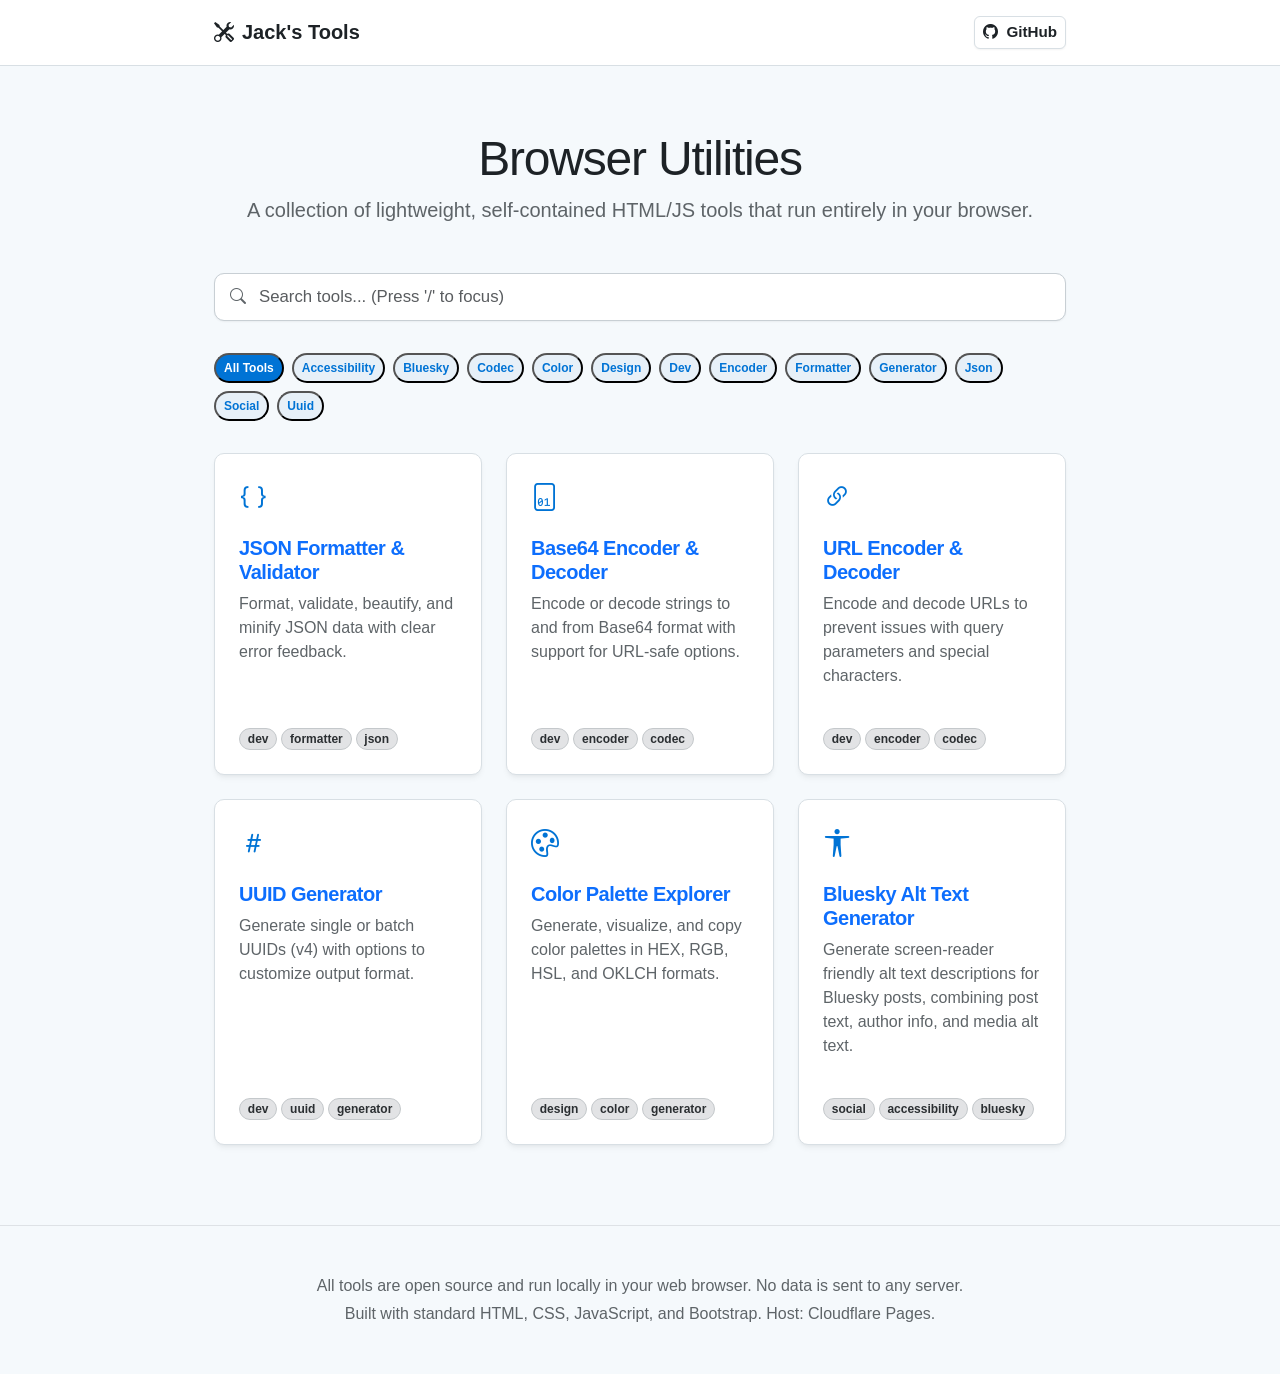
==== index.html @ b04e200a "Add Bluesky Alt Text Generator tool" ====
<!DOCTYPE html>
<html lang="en">
<head>
  <meta charset="UTF-8">
  <meta name="viewport" content="width=device-width, initial-scale=1.0">
  <title>Jack's Tools — tools.j4ck.xyz</title>
  <meta name="description" content="A collection of self-contained, browser-based web tools for developers, designers, and power users.">
  <!-- Bootstrap CSS -->
  <link href="https://cdn.jsdelivr.net/npm/bootstrap@5.3.3/dist/css/bootstrap.min.css" rel="stylesheet" integrity="sha384-QWTKZyjpPEjISv5WaRU9OFeRpok6YctnYmDr5pNlyT2bRjXh0JMhjY6hW+ALEwIH" crossorigin="anonymous">
  <!-- Bootstrap Icons -->
  <link rel="stylesheet" href="https://cdn.jsdelivr.net/npm/bootstrap-icons@1.11.3/font/bootstrap-icons.min.css">
  <!-- Common CSS -->
  <link rel="stylesheet" href="common.css">
  <style>
  * {
    box-sizing: border-box;
  }
  /* Homepage-specific styling */
  .tag-badge {
    font-size: 0.75rem;
    font-weight: 600;
    padding: 0.25rem 0.5rem;
    border-radius: 50px;
    background-color: var(--accent-bg-subtle);
    color: var(--accent);
    cursor: pointer;
    transition: background-color 0.15s ease, color 0.15s ease;
  }
  .tag-badge:hover, .tag-badge.active {
    background-color: var(--accent);
    color: #ffffff;
  }
  .tool-card {
    transition: transform 0.2s ease, box-shadow 0.2s ease, border-color 0.2s ease;
    height: 100%;
    display: flex;
    flex-direction: column;
    justify-content: space-between;
    text-decoration: none !important;
    color: inherit !important;
  }
  .tool-card:hover {
    transform: translateY(-2px);
    border-color: var(--accent);
    box-shadow: var(--shadow-md), 0 0 0 1px var(--accent);
  }
  .tool-icon {
    font-size: 1.75rem;
    color: var(--accent);
    margin-bottom: 1rem;
    display: inline-block;
  }
  .kbd-shortcut {
    background-color: var(--bg-page);
    border: 1px solid var(--border-color);
    border-radius: 4px;
    padding: 0.1rem 0.4rem;
    font-size: 0.75rem;
    color: var(--text-secondary);
    font-family: inherit;
  }
  .empty-state {
    text-align: center;
    padding: 3rem 1.5rem;
    color: var(--text-secondary);
  }
  .category-filter {
    display: flex;
    flex-wrap: wrap;
    gap: 0.5rem;
    margin-bottom: 2rem;
  }
  </style>
</head>
<body>

  <!-- Header -->
  <header class="header-custom">
    <div class="header-inner">
      <a href="index.html" class="header-brand">
        <i class="bi bi-tools"></i> Jack's Tools
      </a>
      <a href="https://github.com/jack/tools" target="_blank" rel="noopener" class="btn-custom btn-custom-secondary py-1 px-2 fs-7">
        <i class="bi bi-github"></i> GitHub
      </a>
    </div>
  </header>

  <!-- Main Container -->
  <main class="container-custom">
    <div class="text-center mb-5">
      <h1 class="display-5 mb-2">Browser Utilities</h1>
      <p class="text-muted-custom fs-5">A collection of lightweight, self-contained HTML/JS tools that run entirely in your browser.</p>
    </div>

    <!-- Search Section -->
    <div class="search-wrapper">
      <i class="bi bi-search search-icon"></i>
      <input type="search" id="tool-search" class="search-input-custom form-control" placeholder="Search tools... (Press '/' to focus)" aria-label="Search tools">
    </div>

    <!-- Tags / Category filters -->
    <div class="category-filter" id="tags-container">
      <button class="tag-badge active" data-tag="all">All Tools</button>
      <!-- Tag badges will be dynamically inserted here -->
    </div>

    <!-- Tools Grid -->
    <div class="row g-4" id="tools-grid">
      <!-- Tool cards will be dynamically inserted here -->
    </div>

    <!-- Empty state -->
    <div id="no-results" class="empty-state d-none">
      <i class="bi bi-search-slash fs-1 d-block mb-3"></i>
      <h5>No tools match your search</h5>
      <p class="text-muted-custom mb-0">Try typing something else or selecting a different category.</p>
    </div>
  </main>

  <footer class="text-center py-5 text-muted-custom fs-7 border-top mt-5">
    <div class="container-custom py-0">
      <p class="mb-1">All tools are open source and run locally in your web browser. No data is sent to any server.</p>
      <p class="mb-0">Built with standard HTML, CSS, JavaScript, and Bootstrap. Host: Cloudflare Pages.</p>
    </div>
  </footer>

  <script type="module">
  // Static list of tools in the collection
  const TOOLS = [
    {
      name: "JSON Formatter & Validator",
      path: "json-formatter.html",
      description: "Format, validate, beautify, and minify JSON data with clear error feedback.",
      tags: ["dev", "formatter", "json"],
      icon: "bi-braces"
    },
    {
      name: "Base64 Encoder & Decoder",
      path: "base64-encoder.html",
      description: "Encode or decode strings to and from Base64 format with support for URL-safe options.",
      tags: ["dev", "encoder", "codec"],
      icon: "bi-file-binary"
    },
    {
      name: "URL Encoder & Decoder",
      path: "url-encoder.html",
      description: "Encode and decode URLs to prevent issues with query parameters and special characters.",
      tags: ["dev", "encoder", "codec"],
      icon: "bi-link-45deg"
    },
    {
      name: "UUID Generator",
      path: "uuid-generator.html",
      description: "Generate single or batch UUIDs (v4) with options to customize output format.",
      tags: ["dev", "uuid", "generator"],
      icon: "bi-hash"
    },
    {
      name: "Color Palette Explorer",
      path: "color-palette.html",
      description: "Generate, visualize, and copy color palettes in HEX, RGB, HSL, and OKLCH formats.",
      tags: ["design", "color", "generator"],
      icon: "bi-palette"
    },
    {
      name: "Bluesky Alt Text Generator",
      path: "bluesky-alt.html",
      description: "Generate screen-reader friendly alt text descriptions for Bluesky posts, combining post text, author info, and media alt text.",
      tags: ["social", "accessibility", "bluesky"],
      icon: "bi-universal-access"
    }
  ];

  const searchInput = document.getElementById('tool-search');
  const toolsGrid = document.getElementById('tools-grid');
  const tagsContainer = document.getElementById('tags-container');
  const noResults = document.getElementById('no-results');

  let activeTag = 'all';

  function getUniqueTags(tools) {
    const tags = new Set();
    tools.forEach(tool => {
      tool.tags.forEach(tag => tags.add(tag));
    });
    return Array.from(tags).sort();
  }

  function renderTags() {
    const tags = getUniqueTags(TOOLS);
    const html = ['<button class="tag-badge active" data-tag="all">All Tools</button>'];
    
    tags.forEach(tag => {
      // capitalize tag name for display
      const displayName = tag.charAt(0).toUpperCase() + tag.slice(1);
      html.push(`<button class="tag-badge" data-tag="${tag}">${displayName}</button>`);
    });
    
    tagsContainer.innerHTML = html.join('');

    // Attach click listeners to tags
    tagsContainer.querySelectorAll('.tag-badge').forEach(badge => {
      badge.addEventListener('click', () => {
        tagsContainer.querySelectorAll('.tag-badge').forEach(b => b.classList.remove('active'));
        badge.classList.add('active');
        activeTag = badge.dataset.tag;
        filterTools();
      });
    });
  }

  function renderTools(filteredTools) {
    if (filteredTools.length === 0) {
      toolsGrid.innerHTML = '';
      noResults.classList.remove('d-none');
      return;
    }

    noResults.classList.add('d-none');
    
    const html = filteredTools.map(tool => {
      const tagBadges = tool.tags.map(tag => `<span class="tag-badge-static fs-8 me-1 px-2 py-1 rounded-pill bg-light text-secondary border">${tag}</span>`).join('');
      return `
        <div class="col-md-6 col-lg-4 tool-item">
          <a href="${tool.path}" class="card-custom tool-card">
            <div>
              <div class="tool-icon">
                <i class="bi ${tool.icon}"></i>
              </div>
              <h5 class="card-title mb-2 text-primary">${tool.name}</h5>
              <p class="card-text text-muted-custom fs-7 mb-3">${tool.description}</p>
            </div>
            <div class="mt-auto d-flex flex-wrap gap-1">
              ${tool.tags.map(t => `<span class="badge bg-secondary-subtle text-secondary-emphasis border border-secondary-subtle rounded-pill fs-8">${t}</span>`).join(' ')}
            </div>
          </a>
        </div>
      `;
    }).join('');

    toolsGrid.innerHTML = html;
  }

  function filterTools() {
    const query = searchInput.value.toLowerCase().trim();
    
    const filtered = TOOLS.filter(tool => {
      const matchesSearch = tool.name.toLowerCase().includes(query) || 
                            tool.description.toLowerCase().includes(query) ||
                            tool.tags.some(tag => tag.toLowerCase().includes(query));
      
      const matchesTag = activeTag === 'all' || tool.tags.includes(activeTag);
      
      return matchesSearch && matchesTag;
    });

    renderTools(filtered);
  }

  // Keyboard shortcut to focus search
  document.addEventListener('keydown', (e) => {
    if (e.key === '/' && document.activeElement !== searchInput) {
      e.preventDefault();
      searchInput.focus();
      searchInput.select();
    }
  });

  // Search input change handler
  searchInput.addEventListener('input', filterTools);

  // Initialize page
  renderTags();
  renderTools(TOOLS);
  </script>
</body>
</html>
---- common.css ----
/* 
   common.css - Shared Design System for tools.j4ck.xyz
   Provides typography, interactive element styles, and auto dark/light modes.
*/

:root {
  /* Light Theme Variables */
  --bg-page: oklch(0.98 0.005 240);
  --bg-surface: oklch(1.0 0 0);
  --text-primary: oklch(0.25 0.01 240);
  --text-secondary: oklch(0.5 0.01 240);
  --accent: oklch(0.55 0.18 250);
  --accent-hover: oklch(0.48 0.18 250);
  --accent-bg-subtle: oklch(0.95 0.015 250);
  --border-color: oklch(0.9 0.01 240);
  --input-bg: oklch(1.0 0 0);
  --input-border: oklch(0.85 0.01 240);
  --input-focus: oklch(0.55 0.18 250 / 0.15);
  --shadow-sm: 0 1px 2px 0 rgb(0 0 0 / 0.05);
  --shadow-md: 0 4px 6px -1px rgb(0 0 0 / 0.05), 0 2px 4px -2px rgb(0 0 0 / 0.05);
  --radius-sm: 6px;
  --radius-md: 10px;
}

@media (prefers-color-scheme: dark) {
  :root {
    /* Dark Theme Variables */
    --bg-page: oklch(0.14 0.01 240);
    --bg-surface: oklch(0.18 0.01 240);
    --text-primary: oklch(0.92 0.005 240);
    --text-secondary: oklch(0.7 0.01 240);
    --accent: oklch(0.65 0.16 250);
    --accent-hover: oklch(0.72 0.14 250);
    --accent-bg-subtle: oklch(0.22 0.02 250);
    --border-color: oklch(0.24 0.01 240);
    --input-bg: oklch(0.16 0.01 240);
    --input-border: oklch(0.26 0.01 240);
    --input-focus: oklch(0.65 0.16 250 / 0.25);
    --shadow-sm: 0 1px 2px 0 rgb(0 0 0 / 0.3);
    --shadow-md: 0 4px 6px -1px rgb(0 0 0 / 0.3), 0 2px 4px -2px rgb(0 0 0 / 0.3);
  }
}

/* Base Reset */
* {
  box-sizing: border-box;
}

body {
  margin: 0;
  padding: 0;
  font-family: -apple-system, BlinkMacSystemFont, "Segoe UI", "Helvetica Neue", Helvetica, Arial, sans-serif;
  background-color: var(--bg-page);
  color: var(--text-primary);
  line-height: 1.5;
  -webkit-font-smoothing: antialiased;
  -moz-osx-font-smoothing: grayscale;
  transition: background-color 0.2s ease, color 0.2s ease;
}

/* Container & Layout */
.container-custom {
  max-width: 900px;
  margin: 0 auto;
  padding: 2rem 1.5rem;
}

/* Typography */
h1, h2, h3, h4, h5, h6 {
  font-weight: 700;
  color: var(--text-primary);
  margin-top: 0;
  letter-spacing: -0.025em;
}

a {
  color: var(--accent);
  text-decoration: none;
  transition: color 0.15s ease;
}

a:hover {
  color: var(--accent-hover);
  text-decoration: underline;
}

/* Interactive Elements (Inputs, Buttons, Textareas) */
input[type="text"],
input[type="search"],
input[type="number"],
input[type="email"],
input[type="password"],
input[type="url"],
select,
textarea {
  font-family: -apple-system, BlinkMacSystemFont, "Segoe UI", "Helvetica Neue", Helvetica, Arial, sans-serif;
  font-size: 16px; /* Exactly 16px to prevent iOS zoom issues */
  width: 100%;
  padding: 0.625rem 0.875rem;
  background-color: var(--input-bg);
  color: var(--text-primary);
  border: 1px solid var(--input-border);
  border-radius: var(--radius-sm);
  box-shadow: var(--shadow-sm);
  transition: border-color 0.15s ease, box-shadow 0.15s ease;
}

input:focus,
select:focus,
textarea:focus {
  outline: none;
  border-color: var(--accent);
  box-shadow: 0 0 0 3px var(--input-focus);
}

textarea {
  resize: vertical;
  min-height: 100px;
}

/* Label Styling */
label {
  display: block;
  font-size: 0.875rem;
  font-weight: 600;
  margin-bottom: 0.375rem;
  color: var(--text-secondary);
}

/* Buttons */
.btn-custom {
  display: inline-flex;
  align-items: center;
  justify-content: center;
  font-family: -apple-system, BlinkMacSystemFont, "Segoe UI", "Helvetica Neue", Helvetica, Arial, sans-serif;
  font-size: 0.95rem;
  font-weight: 600;
  padding: 0.625rem 1.25rem;
  border-radius: var(--radius-sm);
  border: 1px solid transparent;
  cursor: pointer;
  transition: background-color 0.15s ease, border-color 0.15s ease, transform 0.1s ease;
  user-select: none;
  gap: 0.5rem;
}

.btn-custom-primary {
  background-color: var(--accent);
  color: #ffffff;
}

.btn-custom-primary:hover {
  background-color: var(--accent-hover);
  text-decoration: none;
}

.btn-custom-primary:active {
  transform: scale(0.98);
}

.btn-custom-secondary {
  background-color: var(--bg-surface);
  color: var(--text-primary);
  border-color: var(--border-color);
  box-shadow: var(--shadow-sm);
}

.btn-custom-secondary:hover {
  background-color: var(--bg-page);
  border-color: var(--text-secondary);
  text-decoration: none;
}

.btn-custom-secondary:active {
  transform: scale(0.98);
}

/* Cards & Containers */
.card-custom {
  background-color: var(--bg-surface);
  border: 1px solid var(--border-color);
  border-radius: var(--radius-md);
  padding: 1.5rem;
  box-shadow: var(--shadow-md);
  margin-bottom: 1.5rem;
}

/* Utility classes */
.text-muted-custom {
  color: var(--text-secondary);
}

/* Navigation / Header styling */
.header-custom {
  border-bottom: 1px solid var(--border-color);
  background-color: var(--bg-surface);
  padding: 1rem 0;
  margin-bottom: 2rem;
}

.header-inner {
  display: flex;
  justify-content: space-between;
  align-items: center;
  max-width: 900px;
  margin: 0 auto;
  padding: 0 1.5rem;
}

.header-brand {
  font-weight: 700;
  font-size: 1.25rem;
  color: var(--text-primary);
  display: flex;
  align-items: center;
  gap: 0.5rem;
}

.header-brand:hover {
  text-decoration: none;
}

/* Search bar styling */
.search-wrapper {
  position: relative;
  margin-bottom: 2rem;
}

.search-icon {
  position: absolute;
  left: 1rem;
  top: 50%;
  transform: translateY(-50%);
  color: var(--text-secondary);
  pointer-events: none;
}

.search-input-custom {
  padding-left: 2.75rem !important;
  font-size: 1.05rem !important;
  border-radius: var(--radius-md) !important;
}

/* Responsive Overrides (if Bootstrap is loaded) */
.btn:focus, .form-control:focus, .form-select:focus, .form-check-input:focus {
  box-shadow: 0 0 0 3px var(--input-focus) !important;
  border-color: var(--accent) !important;
}

/* Custom styles to bridge Bootstrap 5 dark mode */
[data-bs-theme="dark"] {
  --bs-body-bg: var(--bg-page);
  --bs-body-color: var(--text-primary);
  --bs-tertiary-bg: var(--bg-surface);
  --bs-border-color: var(--border-color);
}
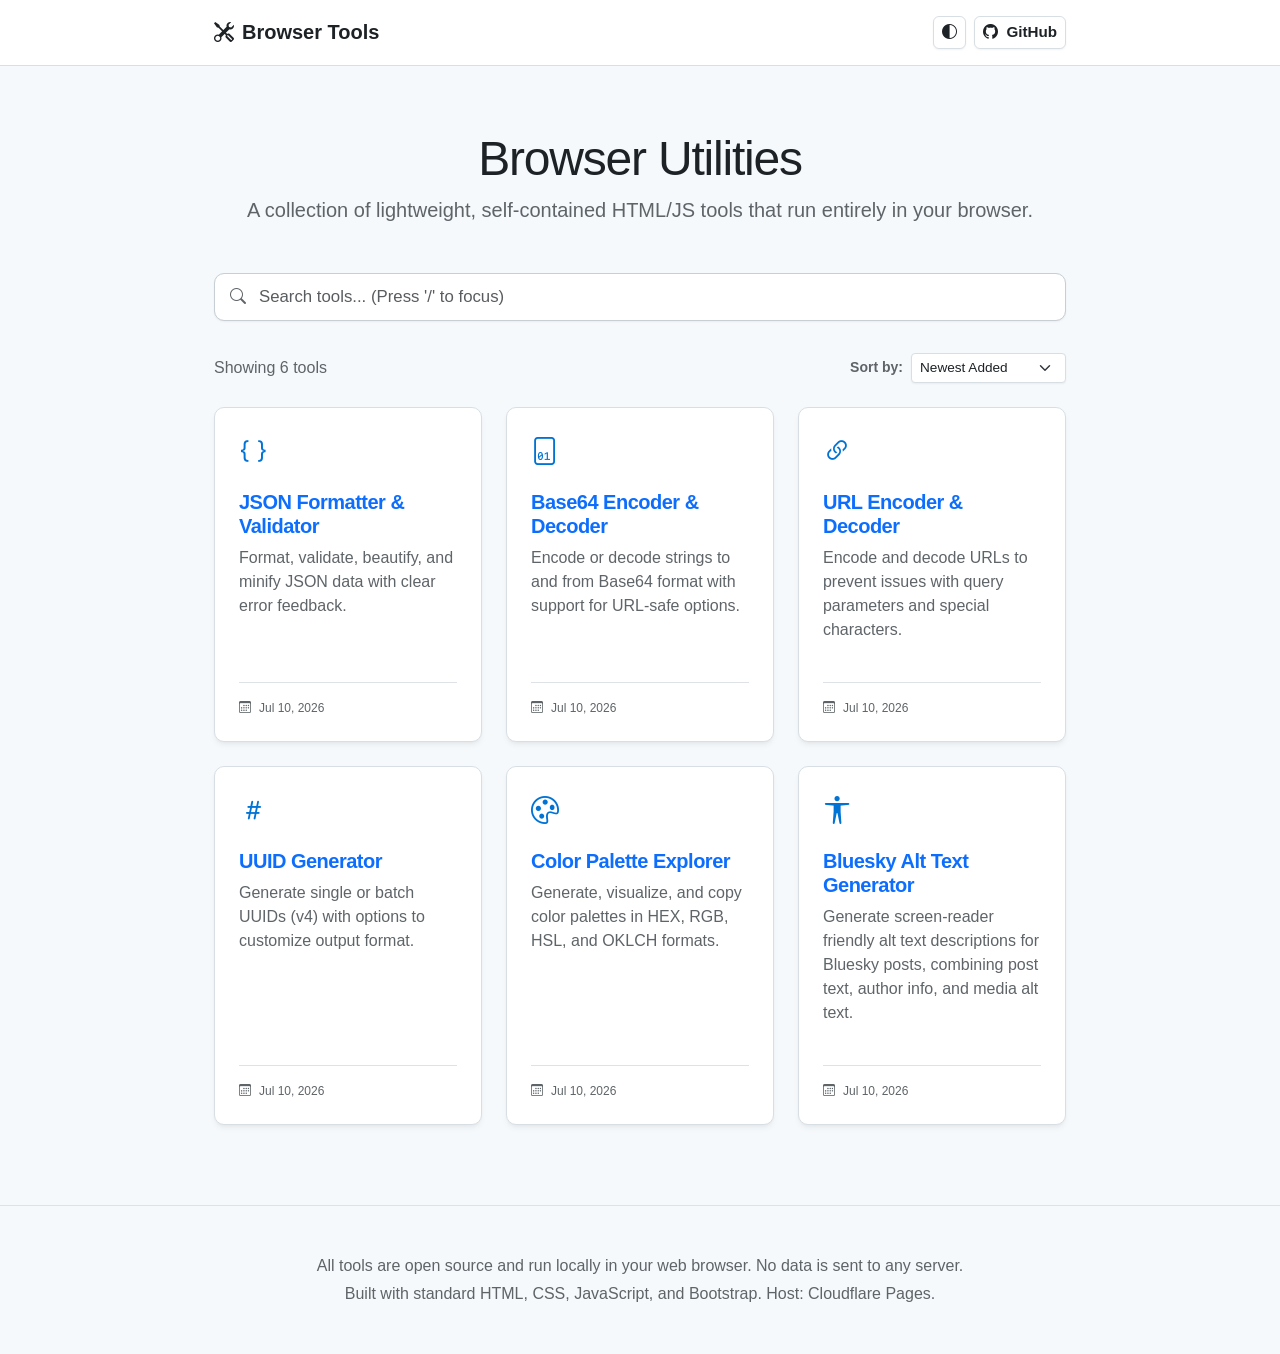
==== commit 619f3beb: "Rebrand to Browser Tools, remove tag filters, add manual theme override, created dates, local popula" ====
--- a/index.html
+++ b/index.html
@@ -3,8 +3,27 @@
 <head>
   <meta charset="UTF-8">
   <meta name="viewport" content="width=device-width, initial-scale=1.0">
-  <title>Jack's Tools — tools.j4ck.xyz</title>
+  <title>Browser Tools — tools.j4ck.xyz</title>
   <meta name="description" content="A collection of self-contained, browser-based web tools for developers, designers, and power users.">
+  
+  <!-- Open Graph -->
+  <meta property="og:title" content="Browser Tools">
+  <meta property="og:description" content="A collection of lightweight, self-contained HTML/JS tools that run entirely in your browser.">
+  <meta property="og:image" content="https://tools.j4ck.xyz/og-image.jpg">
+  <meta property="og:type" content="website">
+  <meta name="twitter:card" content="summary_large_image">
+  <meta name="twitter:image" content="https://tools.j4ck.xyz/og-image.jpg">
+
+  <!-- Prevent Theme Flash -->
+  <script>
+    const savedTheme = localStorage.getItem('theme') || 'auto';
+    if (savedTheme === 'dark') {
+      document.documentElement.classList.add('theme-dark');
+    } else if (savedTheme === 'light') {
+      document.documentElement.classList.add('theme-light');
+    }
+  </script>
+
   <!-- Bootstrap CSS -->
   <link href="https://cdn.jsdelivr.net/npm/bootstrap@5.3.3/dist/css/bootstrap.min.css" rel="stylesheet" integrity="sha384-QWTKZyjpPEjISv5WaRU9OFeRpok6YctnYmDr5pNlyT2bRjXh0JMhjY6hW+ALEwIH" crossorigin="anonymous">
   <!-- Bootstrap Icons -->
@@ -16,20 +35,6 @@
     box-sizing: border-box;
   }
   /* Homepage-specific styling */
-  .tag-badge {
-    font-size: 0.75rem;
-    font-weight: 600;
-    padding: 0.25rem 0.5rem;
-    border-radius: 50px;
-    background-color: var(--accent-bg-subtle);
-    color: var(--accent);
-    cursor: pointer;
-    transition: background-color 0.15s ease, color 0.15s ease;
-  }
-  .tag-badge:hover, .tag-badge.active {
-    background-color: var(--accent);
-    color: #ffffff;
-  }
   .tool-card {
     transition: transform 0.2s ease, box-shadow 0.2s ease, border-color 0.2s ease;
     height: 100%;
@@ -64,11 +69,12 @@
     padding: 3rem 1.5rem;
     color: var(--text-secondary);
   }
-  .category-filter {
+  .tool-metadata-text {
+    font-size: 0.75rem;
+    color: var(--text-secondary);
     display: flex;
-    flex-wrap: wrap;
+    align-items: center;
     gap: 0.5rem;
-    margin-bottom: 2rem;
   }
   </style>
 </head>
@@ -78,11 +84,16 @@
   <header class="header-custom">
     <div class="header-inner">
       <a href="index.html" class="header-brand">
-        <i class="bi bi-tools"></i> Jack's Tools
+        <i class="bi bi-tools"></i> Browser Tools
       </a>
-      <a href="https://github.com/jack/tools" target="_blank" rel="noopener" class="btn-custom btn-custom-secondary py-1 px-2 fs-7">
-        <i class="bi bi-github"></i> GitHub
-      </a>
+      <div class="d-flex gap-2">
+        <button id="theme-toggle" class="btn-custom btn-custom-secondary py-1 px-2 fs-7" title="Switch Theme">
+          <i id="theme-toggle-icon" class="bi bi-circle-half"></i>
+        </button>
+        <a href="https://github.com/jack/tools" target="_blank" rel="noopener" class="btn-custom btn-custom-secondary py-1 px-2 fs-7">
+          <i class="bi bi-github"></i> GitHub
+        </a>
+      </div>
     </div>
   </header>
 
@@ -99,10 +110,17 @@
       <input type="search" id="tool-search" class="search-input-custom form-control" placeholder="Search tools... (Press '/' to focus)" aria-label="Search tools">
     </div>
 
-    <!-- Tags / Category filters -->
-    <div class="category-filter" id="tags-container">
-      <button class="tag-badge active" data-tag="all">All Tools</button>
-      <!-- Tag badges will be dynamically inserted here -->
+    <!-- Sort & Stats Row -->
+    <div class="d-flex justify-content-between align-items-center mb-4 flex-wrap gap-2">
+      <div id="results-count" class="text-muted-custom fs-7">Showing all tools</div>
+      <div class="d-flex align-items-center gap-2">
+        <label for="sort-select" class="mb-0 text-muted-custom fs-7" style="white-space: nowrap;">Sort by:</label>
+        <select id="sort-select" class="form-select form-select-sm py-1" style="width: auto; font-size: 0.85rem; border-color: var(--border-color); background-color: var(--bg-surface); color: var(--text-primary);">
+          <option value="newest">Newest Added</option>
+          <option value="popular">Most Visited</option>
+          <option value="alphabetical">Alphabetical (A-Z)</option>
+        </select>
+      </div>
     </div>
 
     <!-- Tools Grid -->
@@ -114,7 +132,7 @@
     <div id="no-results" class="empty-state d-none">
       <i class="bi bi-search-slash fs-1 d-block mb-3"></i>
       <h5>No tools match your search</h5>
-      <p class="text-muted-custom mb-0">Try typing something else or selecting a different category.</p>
+      <p class="text-muted-custom mb-0">Try typing something else or search by alternative keywords.</p>
     </div>
   </main>
 
@@ -132,98 +150,128 @@
       name: "JSON Formatter & Validator",
       path: "json-formatter.html",
       description: "Format, validate, beautify, and minify JSON data with clear error feedback.",
-      tags: ["dev", "formatter", "json"],
+      created: "2026-07-10",
       icon: "bi-braces"
     },
     {
       name: "Base64 Encoder & Decoder",
       path: "base64-encoder.html",
       description: "Encode or decode strings to and from Base64 format with support for URL-safe options.",
-      tags: ["dev", "encoder", "codec"],
+      created: "2026-07-10",
       icon: "bi-file-binary"
     },
     {
       name: "URL Encoder & Decoder",
       path: "url-encoder.html",
       description: "Encode and decode URLs to prevent issues with query parameters and special characters.",
-      tags: ["dev", "encoder", "codec"],
+      created: "2026-07-10",
       icon: "bi-link-45deg"
     },
     {
       name: "UUID Generator",
       path: "uuid-generator.html",
       description: "Generate single or batch UUIDs (v4) with options to customize output format.",
-      tags: ["dev", "uuid", "generator"],
+      created: "2026-07-10",
       icon: "bi-hash"
     },
     {
       name: "Color Palette Explorer",
       path: "color-palette.html",
       description: "Generate, visualize, and copy color palettes in HEX, RGB, HSL, and OKLCH formats.",
-      tags: ["design", "color", "generator"],
+      created: "2026-07-10",
       icon: "bi-palette"
     },
     {
       name: "Bluesky Alt Text Generator",
       path: "bluesky-alt.html",
       description: "Generate screen-reader friendly alt text descriptions for Bluesky posts, combining post text, author info, and media alt text.",
-      tags: ["social", "accessibility", "bluesky"],
+      created: "2026-07-10",
       icon: "bi-universal-access"
     }
   ];
 
   const searchInput = document.getElementById('tool-search');
   const toolsGrid = document.getElementById('tools-grid');
-  const tagsContainer = document.getElementById('tags-container');
+  const sortSelect = document.getElementById('sort-select');
+  const resultsCount = document.getElementById('results-count');
   const noResults = document.getElementById('no-results');
 
-  let activeTag = 'all';
-
-  function getUniqueTags(tools) {
-    const tags = new Set();
-    tools.forEach(tool => {
-      tool.tags.forEach(tag => tags.add(tag));
-    });
-    return Array.from(tags).sort();
-  }
-
-  function renderTags() {
-    const tags = getUniqueTags(TOOLS);
-    const html = ['<button class="tag-badge active" data-tag="all">All Tools</button>'];
-    
-    tags.forEach(tag => {
-      // capitalize tag name for display
-      const displayName = tag.charAt(0).toUpperCase() + tag.slice(1);
-      html.push(`<button class="tag-badge" data-tag="${tag}">${displayName}</button>`);
-    });
-    
-    tagsContainer.innerHTML = html.join('');
-
-    // Attach click listeners to tags
-    tagsContainer.querySelectorAll('.tag-badge').forEach(badge => {
-      badge.addEventListener('click', () => {
-        tagsContainer.querySelectorAll('.tag-badge').forEach(b => b.classList.remove('active'));
-        badge.classList.add('active');
-        activeTag = badge.dataset.tag;
-        filterTools();
-      });
-    });
+  // Theme Toggle Elements
+  const themeToggleBtn = document.getElementById('theme-toggle');
+  const themeToggleIcon = document.getElementById('theme-toggle-icon');
+
+  // Theme Management
+  function updateThemeUI(theme) {
+    if (!themeToggleIcon) return;
+    themeToggleIcon.className = 'bi';
+    if (theme === 'dark') {
+      themeToggleIcon.classList.add('bi-moon-fill');
+      themeToggleBtn.title = 'Theme: Dark';
+    } else if (theme === 'light') {
+      themeToggleIcon.classList.add('bi-sun-fill');
+      themeToggleBtn.title = 'Theme: Light';
+    } else {
+      themeToggleIcon.classList.add('bi-circle-half');
+      themeToggleBtn.title = 'Theme: Auto (System)';
+    }
+  }
+
+  function toggleTheme() {
+    const currentTheme = localStorage.getItem('theme') || 'auto';
+    let nextTheme = 'auto';
+    if (currentTheme === 'auto') nextTheme = 'light';
+    else if (currentTheme === 'light') nextTheme = 'dark';
+    
+    localStorage.setItem('theme', nextTheme);
+    document.documentElement.classList.remove('theme-light', 'theme-dark');
+    
+    if (nextTheme === 'dark') {
+      document.documentElement.classList.add('theme-dark');
+    } else if (nextTheme === 'light') {
+      document.documentElement.classList.add('theme-light');
+    }
+    
+    updateThemeUI(nextTheme);
+  }
+
+  if (themeToggleBtn) {
+    themeToggleBtn.addEventListener('click', toggleTheme);
+    updateThemeUI(localStorage.getItem('theme') || 'auto');
+  }
+
+  // Formatting date string nicely
+  function formatDate(dateStr) {
+    const options = { year: 'numeric', month: 'short', day: 'numeric' };
+    return new Date(dateStr).toLocaleDateString('en-US', options);
+  }
+
+  // Visit counting system
+  function getVisitCount(path) {
+    return parseInt(localStorage.getItem(`visits_${path}`) || '0', 10);
+  }
+
+  function incrementVisit(path) {
+    const current = getVisitCount(path);
+    localStorage.setItem(`visits_${path}`, current + 1);
   }
 
   function renderTools(filteredTools) {
     if (filteredTools.length === 0) {
       toolsGrid.innerHTML = '';
       noResults.classList.remove('d-none');
+      resultsCount.textContent = 'Showing 0 tools';
       return;
     }
 
     noResults.classList.add('d-none');
+    resultsCount.textContent = `Showing ${filteredTools.length} tool${filteredTools.length > 1 ? 's' : ''}`;
     
     const html = filteredTools.map(tool => {
-      const tagBadges = tool.tags.map(tag => `<span class="tag-badge-static fs-8 me-1 px-2 py-1 rounded-pill bg-light text-secondary border">${tag}</span>`).join('');
+      const visits = getVisitCount(tool.path);
+      const visitBadge = visits > 0 ? `<span class="ms-2 text-muted-custom fs-8"><i class="bi bi-eye"></i> ${visits}</span>` : '';
       return `
         <div class="col-md-6 col-lg-4 tool-item">
-          <a href="${tool.path}" class="card-custom tool-card">
+          <a href="${tool.path}" data-path="${tool.path}" class="card-custom tool-card">
             <div>
               <div class="tool-icon">
                 <i class="bi ${tool.icon}"></i>
@@ -231,8 +279,11 @@
               <h5 class="card-title mb-2 text-primary">${tool.name}</h5>
               <p class="card-text text-muted-custom fs-7 mb-3">${tool.description}</p>
             </div>
-            <div class="mt-auto d-flex flex-wrap gap-1">
-              ${tool.tags.map(t => `<span class="badge bg-secondary-subtle text-secondary-emphasis border border-secondary-subtle rounded-pill fs-8">${t}</span>`).join(' ')}
+            <div class="mt-auto pt-3 border-top d-flex justify-content-between align-items-center">
+              <span class="tool-metadata-text">
+                <i class="bi bi-calendar3"></i> ${formatDate(tool.created)}
+              </span>
+              ${visitBadge}
             </div>
           </a>
         </div>
@@ -242,21 +293,35 @@
     toolsGrid.innerHTML = html;
   }
 
-  function filterTools() {
+  function filterAndSortTools() {
     const query = searchInput.value.toLowerCase().trim();
-    
-    const filtered = TOOLS.filter(tool => {
-      const matchesSearch = tool.name.toLowerCase().includes(query) || 
-                            tool.description.toLowerCase().includes(query) ||
-                            tool.tags.some(tag => tag.toLowerCase().includes(query));
-      
-      const matchesTag = activeTag === 'all' || tool.tags.includes(activeTag);
-      
-      return matchesSearch && matchesTag;
+    const sortVal = sortSelect.value;
+    
+    // Filter
+    let filtered = TOOLS.filter(tool => {
+      return tool.name.toLowerCase().includes(query) || 
+             tool.description.toLowerCase().includes(query);
     });
 
+    // Sort
+    if (sortVal === 'newest') {
+      filtered.sort((a, b) => new Date(b.created) - new Date(a.created));
+    } else if (sortVal === 'popular') {
+      filtered.sort((a, b) => getVisitCount(b.path) - getVisitCount(a.path));
+    } else if (sortVal === 'alphabetical') {
+      filtered.sort((a, b) => a.name.localeCompare(b.name));
+    }
+
     renderTools(filtered);
   }
+
+  // Intercept click on tools grid to count clicks locally
+  toolsGrid.addEventListener('click', (e) => {
+    const anchor = e.target.closest('a[data-path]');
+    if (anchor) {
+      incrementVisit(anchor.dataset.path);
+    }
+  });
 
   // Keyboard shortcut to focus search
   document.addEventListener('keydown', (e) => {
@@ -267,12 +332,12 @@
     }
   });
 
-  // Search input change handler
-  searchInput.addEventListener('input', filterTools);
-
-  // Initialize page
-  renderTags();
-  renderTools(TOOLS);
+  // Controls Listeners
+  searchInput.addEventListener('input', filterAndSortTools);
+  sortSelect.addEventListener('change', filterAndSortTools);
+
+  // Initial draw
+  filterAndSortTools();
   </script>
 </body>
 </html>
--- a/common.css
+++ b/common.css
@@ -3,7 +3,8 @@
    Provides typography, interactive element styles, and auto dark/light modes.
 */
 
-:root {
+:root,
+:root.theme-light {
   /* Light Theme Variables */
   --bg-page: oklch(0.98 0.005 240);
   --bg-surface: oklch(1.0 0 0);
@@ -23,7 +24,7 @@
 }
 
 @media (prefers-color-scheme: dark) {
-  :root {
+  :root:not(.theme-light) {
     /* Dark Theme Variables */
     --bg-page: oklch(0.14 0.01 240);
     --bg-surface: oklch(0.18 0.01 240);
@@ -41,6 +42,23 @@
   }
 }
 
+:root.theme-dark {
+  /* Forced Dark Theme Variables */
+  --bg-page: oklch(0.14 0.01 240);
+  --bg-surface: oklch(0.18 0.01 240);
+  --text-primary: oklch(0.92 0.005 240);
+  --text-secondary: oklch(0.7 0.01 240);
+  --accent: oklch(0.65 0.16 250);
+  --accent-hover: oklch(0.72 0.14 250);
+  --accent-bg-subtle: oklch(0.22 0.02 250);
+  --border-color: oklch(0.24 0.01 240);
+  --input-bg: oklch(0.16 0.01 240);
+  --input-border: oklch(0.26 0.01 240);
+  --input-focus: oklch(0.65 0.16 250 / 0.25);
+  --shadow-sm: 0 1px 2px 0 rgb(0 0 0 / 0.3);
+  --shadow-md: 0 4px 6px -1px rgb(0 0 0 / 0.3), 0 2px 4px -2px rgb(0 0 0 / 0.3);
+}
+
 /* Base Reset */
 * {
   box-sizing: border-box;
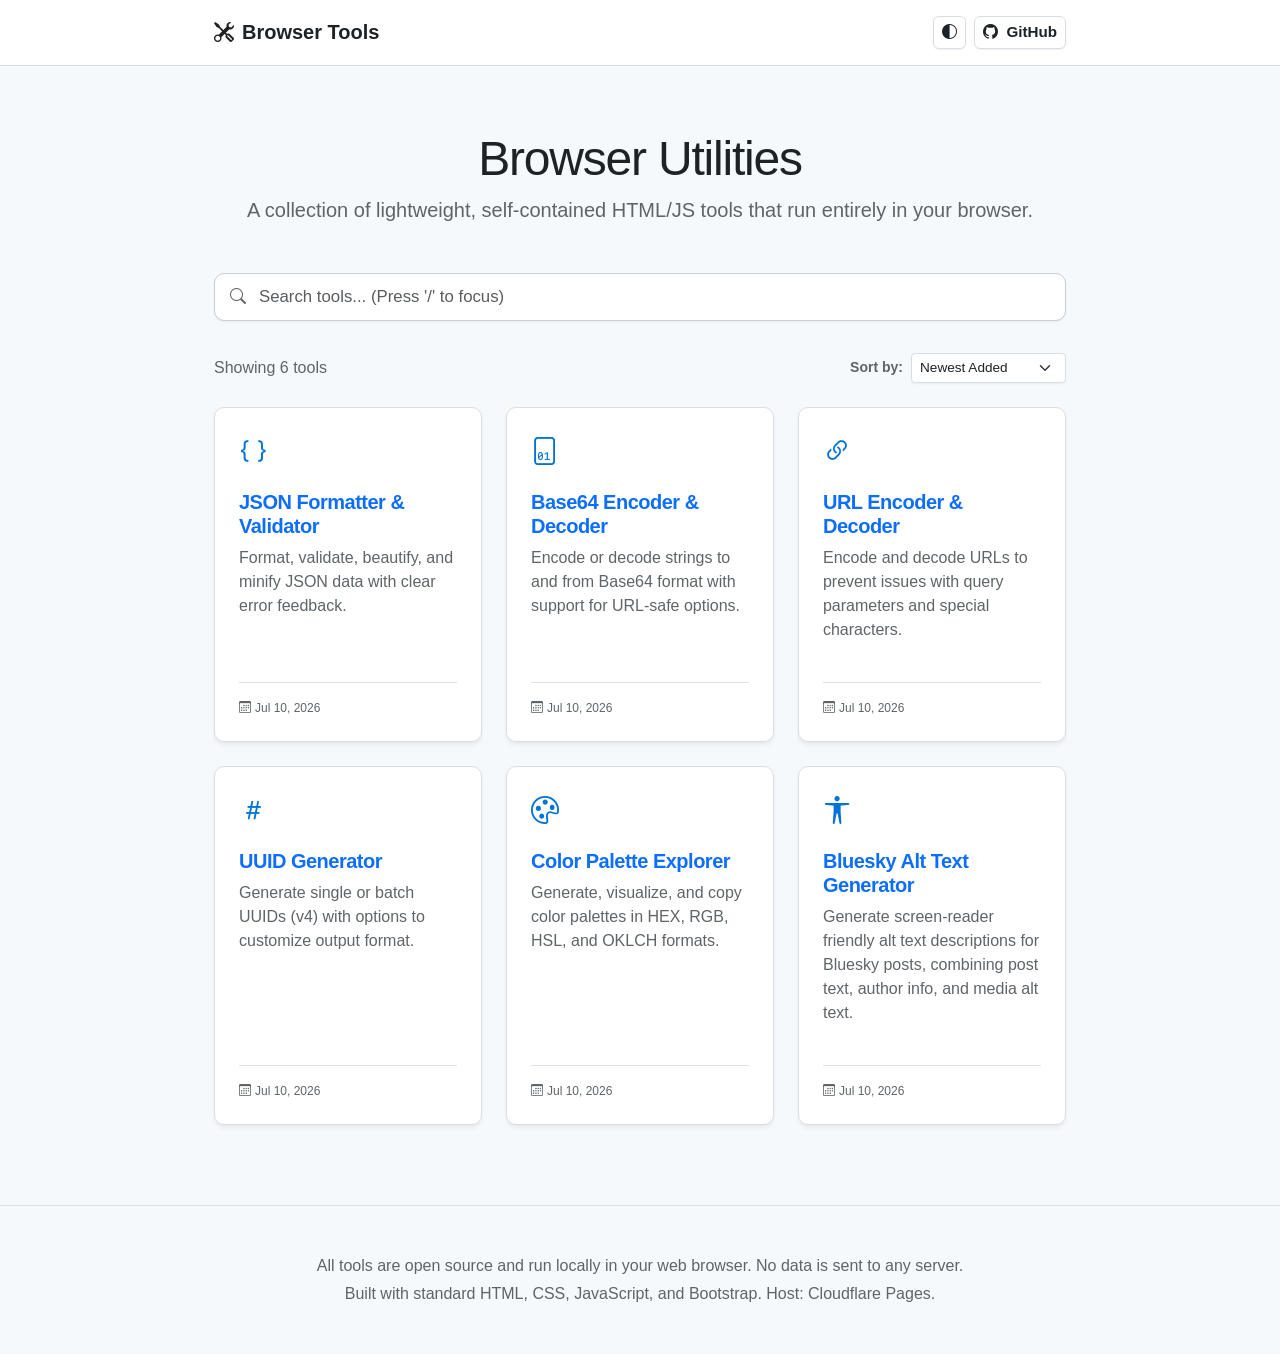
==== commit 8c802edf: "Track recently used tools locally and add recently opened sorting order" ====
--- a/index.html
+++ b/index.html
@@ -74,7 +74,7 @@
     color: var(--text-secondary);
     display: flex;
     align-items: center;
-    gap: 0.5rem;
+    gap: 0.25rem;
   }
   </style>
 </head>
@@ -117,6 +117,7 @@
         <label for="sort-select" class="mb-0 text-muted-custom fs-7" style="white-space: nowrap;">Sort by:</label>
         <select id="sort-select" class="form-select form-select-sm py-1" style="width: auto; font-size: 0.85rem; border-color: var(--border-color); background-color: var(--bg-surface); color: var(--text-primary);">
           <option value="newest">Newest Added</option>
+          <option value="recently_used">Recently Opened</option>
           <option value="popular">Most Visited</option>
           <option value="alphabetical">Alphabetical (A-Z)</option>
         </select>
@@ -245,14 +246,40 @@
     return new Date(dateStr).toLocaleDateString('en-US', options);
   }
 
-  // Visit counting system
+  // Relative Time Helper for Recently Used
+  function formatRelativeTime(dateStr) {
+    if (!dateStr) return '';
+    const date = new Date(dateStr);
+    const now = new Date();
+    const diffMs = now - date;
+    const diffSec = Math.floor(diffMs / 1000);
+    const diffMin = Math.floor(diffSec / 60);
+    const diffHr = Math.floor(diffMin / 60);
+    const diffDays = Math.floor(diffHr / 24);
+
+    if (diffSec < 60) return 'Just now';
+    if (diffMin < 60) return `${diffMin}m ago`;
+    if (diffHr < 24) return `${diffHr}h ago`;
+    if (diffDays === 1) return 'Yesterday';
+    if (diffDays < 7) return `${diffDays}d ago`;
+    
+    const options = { month: 'short', day: 'numeric' };
+    return date.toLocaleDateString('en-US', options);
+  }
+
+  // Visit counting & Last used system
   function getVisitCount(path) {
     return parseInt(localStorage.getItem(`visits_${path}`) || '0', 10);
+  }
+
+  function getLastUsed(path) {
+    return localStorage.getItem(`last_used_${path}`);
   }
 
   function incrementVisit(path) {
     const current = getVisitCount(path);
     localStorage.setItem(`visits_${path}`, current + 1);
+    localStorage.setItem(`last_used_${path}`, new Date().toISOString());
   }
 
   function renderTools(filteredTools) {
@@ -268,7 +295,17 @@
     
     const html = filteredTools.map(tool => {
       const visits = getVisitCount(tool.path);
+      const lastUsed = getLastUsed(tool.path);
+      
       const visitBadge = visits > 0 ? `<span class="ms-2 text-muted-custom fs-8"><i class="bi bi-eye"></i> ${visits}</span>` : '';
+      
+      // Only display the last used badge if the tool has been previously visited
+      const lastUsedBadge = lastUsed ? `
+        <span class="tool-metadata-text fs-8 ms-2 text-muted-custom" title="Last opened: ${new Date(lastUsed).toLocaleString()}">
+          • <i class="bi bi-clock-history"></i> ${formatRelativeTime(lastUsed)}
+        </span>
+      ` : '';
+
       return `
         <div class="col-md-6 col-lg-4 tool-item">
           <a href="${tool.path}" data-path="${tool.path}" class="card-custom tool-card">
@@ -280,9 +317,12 @@
               <p class="card-text text-muted-custom fs-7 mb-3">${tool.description}</p>
             </div>
             <div class="mt-auto pt-3 border-top d-flex justify-content-between align-items-center">
-              <span class="tool-metadata-text">
-                <i class="bi bi-calendar3"></i> ${formatDate(tool.created)}
-              </span>
+              <div class="d-flex align-items-center">
+                <span class="tool-metadata-text">
+                  <i class="bi bi-calendar3"></i> ${formatDate(tool.created)}
+                </span>
+                ${lastUsedBadge}
+              </div>
               ${visitBadge}
             </div>
           </a>
@@ -306,6 +346,12 @@
     // Sort
     if (sortVal === 'newest') {
       filtered.sort((a, b) => new Date(b.created) - new Date(a.created));
+    } else if (sortVal === 'recently_used') {
+      filtered.sort((a, b) => {
+        const timeA = getLastUsed(a.path) ? new Date(getLastUsed(a.path)) : 0;
+        const timeB = getLastUsed(b.path) ? new Date(getLastUsed(b.path)) : 0;
+        return timeB - timeA; // Descending
+      });
     } else if (sortVal === 'popular') {
       filtered.sort((a, b) => getVisitCount(b.path) - getVisitCount(a.path));
     } else if (sortVal === 'alphabetical') {
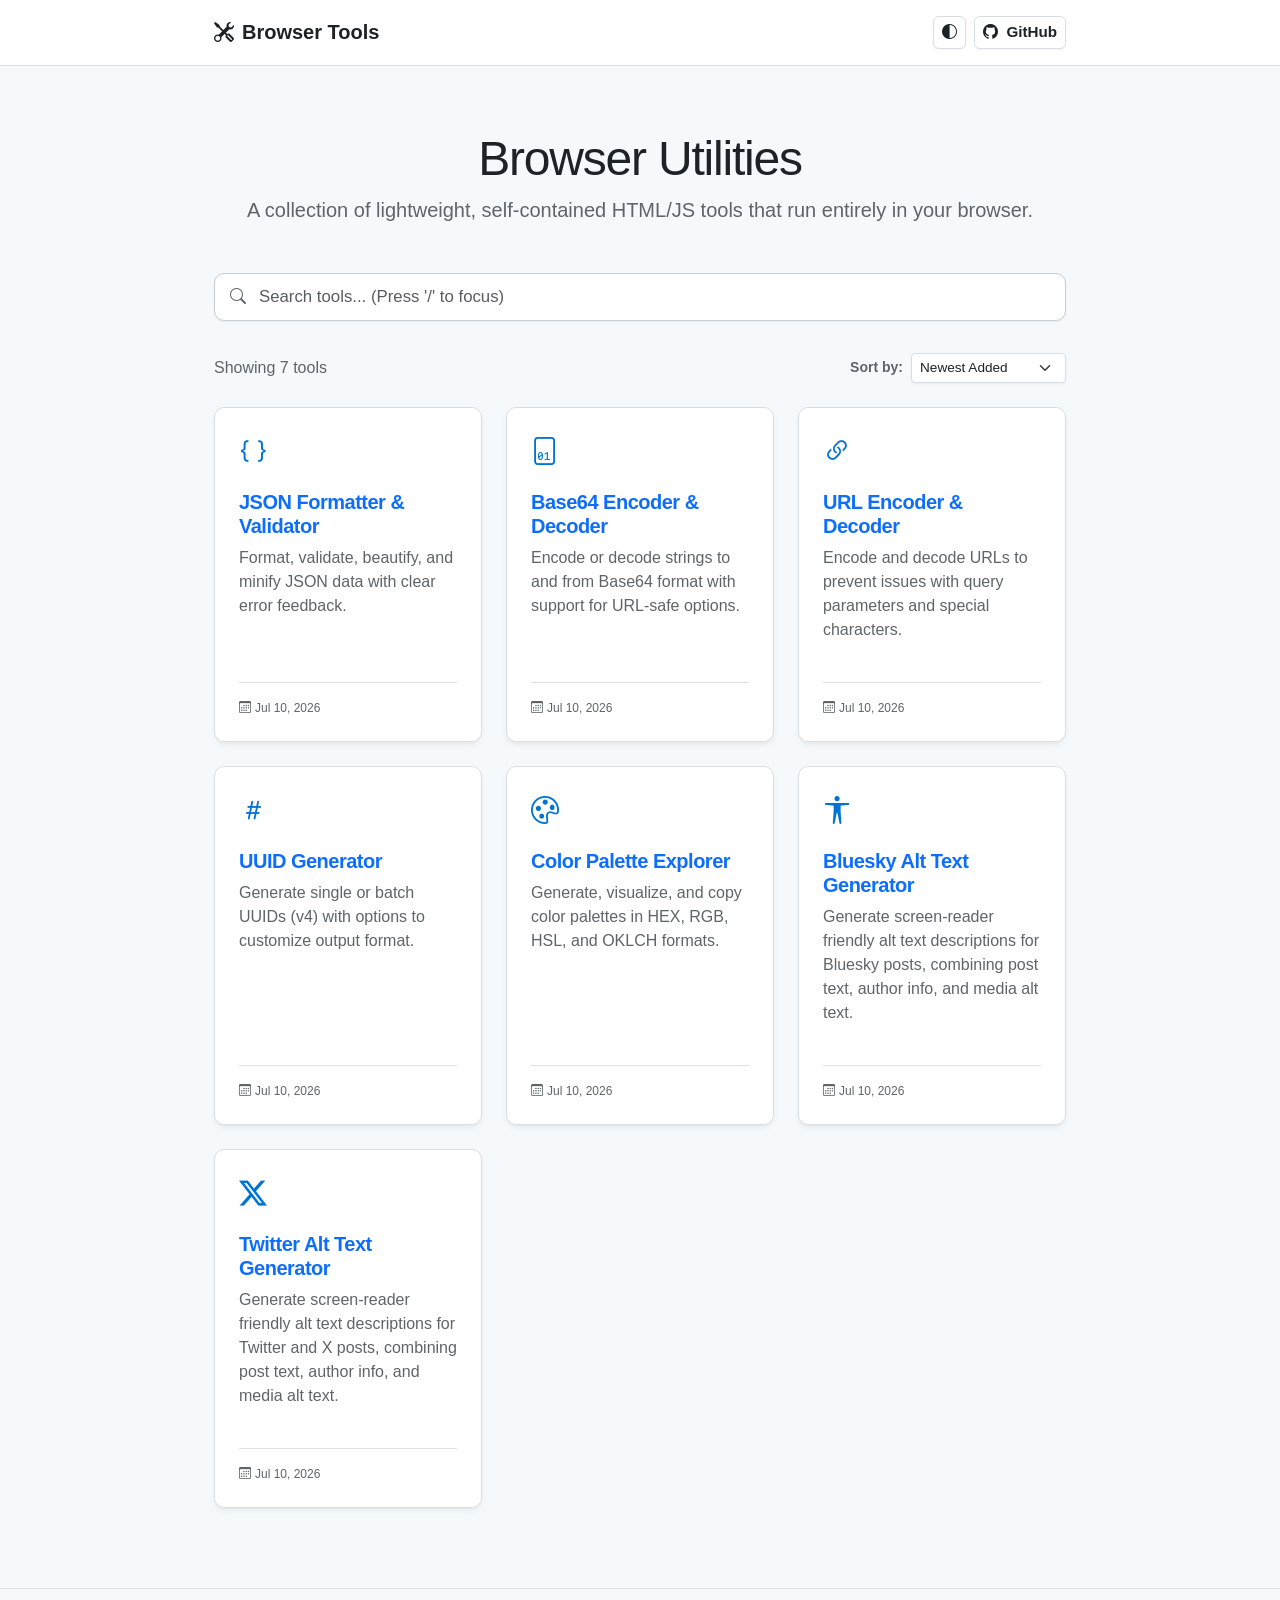
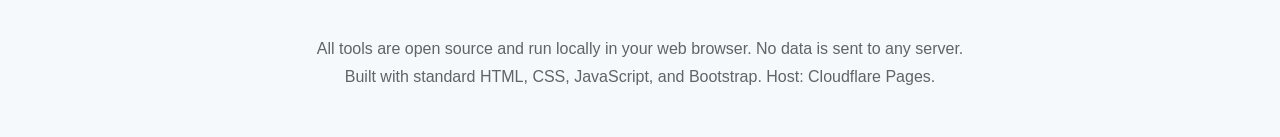
==== commit ee00f535: "Add Twitter / X Alt Text Generator tool and syndication API proxy" ====
--- a/index.html
+++ b/index.html
@@ -188,6 +188,13 @@
       description: "Generate screen-reader friendly alt text descriptions for Bluesky posts, combining post text, author info, and media alt text.",
       created: "2026-07-10",
       icon: "bi-universal-access"
+    },
+    {
+      name: "Twitter Alt Text Generator",
+      path: "twitter-alt.html",
+      description: "Generate screen-reader friendly alt text descriptions for Twitter and X posts, combining post text, author info, and media alt text.",
+      created: "2026-07-10",
+      icon: "bi-twitter-x"
     }
   ];
 
@@ -267,8 +274,31 @@
     return date.toLocaleDateString('en-US', options);
   }
 
+  // Global Visits state
+  let globalVisits = {};
+  let isGlobalActive = false;
+
+  async function fetchGlobalVisits() {
+    try {
+      const res = await fetch('/api/visits');
+      if (res.ok) {
+        const data = await res.json();
+        if (data && data.active) {
+          globalVisits = data.visits || {};
+          isGlobalActive = true;
+          filterAndSortTools();
+        }
+      }
+    } catch (e) {
+      console.warn("Global analytics unavailable, using local storage fallback.", e);
+    }
+  }
+
   // Visit counting & Last used system
   function getVisitCount(path) {
+    if (isGlobalActive) {
+      return globalVisits[path] || 0;
+    }
     return parseInt(localStorage.getItem(`visits_${path}`) || '0', 10);
   }
 
@@ -277,9 +307,17 @@
   }
 
   function incrementVisit(path) {
-    const current = getVisitCount(path);
+    // 1. Increment locally
+    const current = parseInt(localStorage.getItem(`visits_${path}`) || '0', 10);
     localStorage.setItem(`visits_${path}`, current + 1);
     localStorage.setItem(`last_used_${path}`, new Date().toISOString());
+
+    // 2. Increment globally via Cloudflare Pages Function
+    fetch('/api/visit', {
+      method: 'POST',
+      headers: { 'Content-Type': 'application/json' },
+      body: JSON.stringify({ path })
+    }).catch(err => console.warn("Failed to report global visit count", err));
   }
 
   function renderTools(filteredTools) {
@@ -382,8 +420,9 @@
   searchInput.addEventListener('input', filterAndSortTools);
   sortSelect.addEventListener('change', filterAndSortTools);
 
-  // Initial draw
+  // Initial draw & fetch
   filterAndSortTools();
+  fetchGlobalVisits();
   </script>
 </body>
 </html>
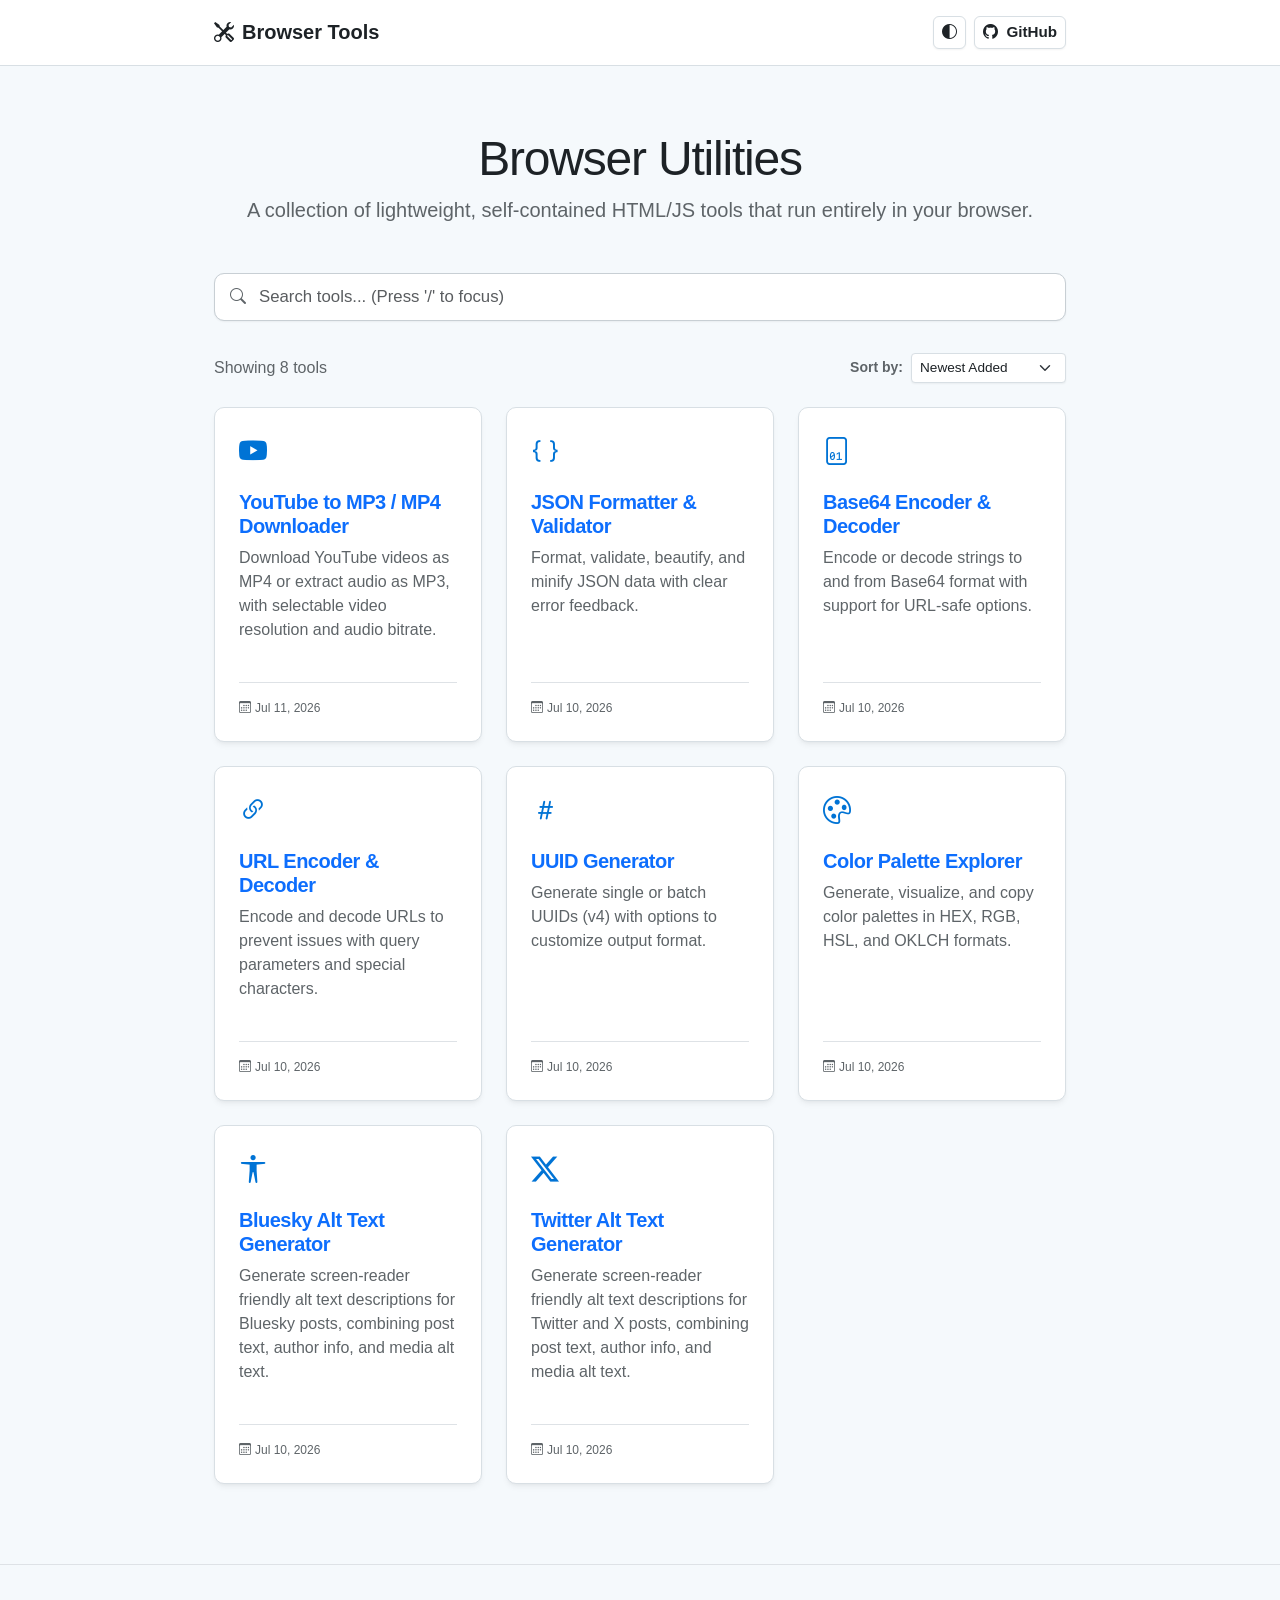
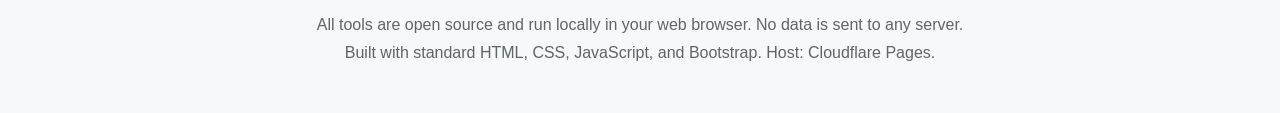
==== commit 73d6bbcc: "Add YouTube to MP3 / MP4 downloader tool Downloads YouTube videos as MP4 or extracts audio as MP3 wi" ====
--- a/index.html
+++ b/index.html
@@ -195,6 +195,13 @@
       description: "Generate screen-reader friendly alt text descriptions for Twitter and X posts, combining post text, author info, and media alt text.",
       created: "2026-07-10",
       icon: "bi-twitter-x"
+    },
+    {
+      name: "YouTube to MP3 / MP4 Downloader",
+      path: "youtube-downloader.html",
+      description: "Download YouTube videos as MP4 or extract audio as MP3, with selectable video resolution and audio bitrate.",
+      created: "2026-07-11",
+      icon: "bi-youtube"
     }
   ];
 
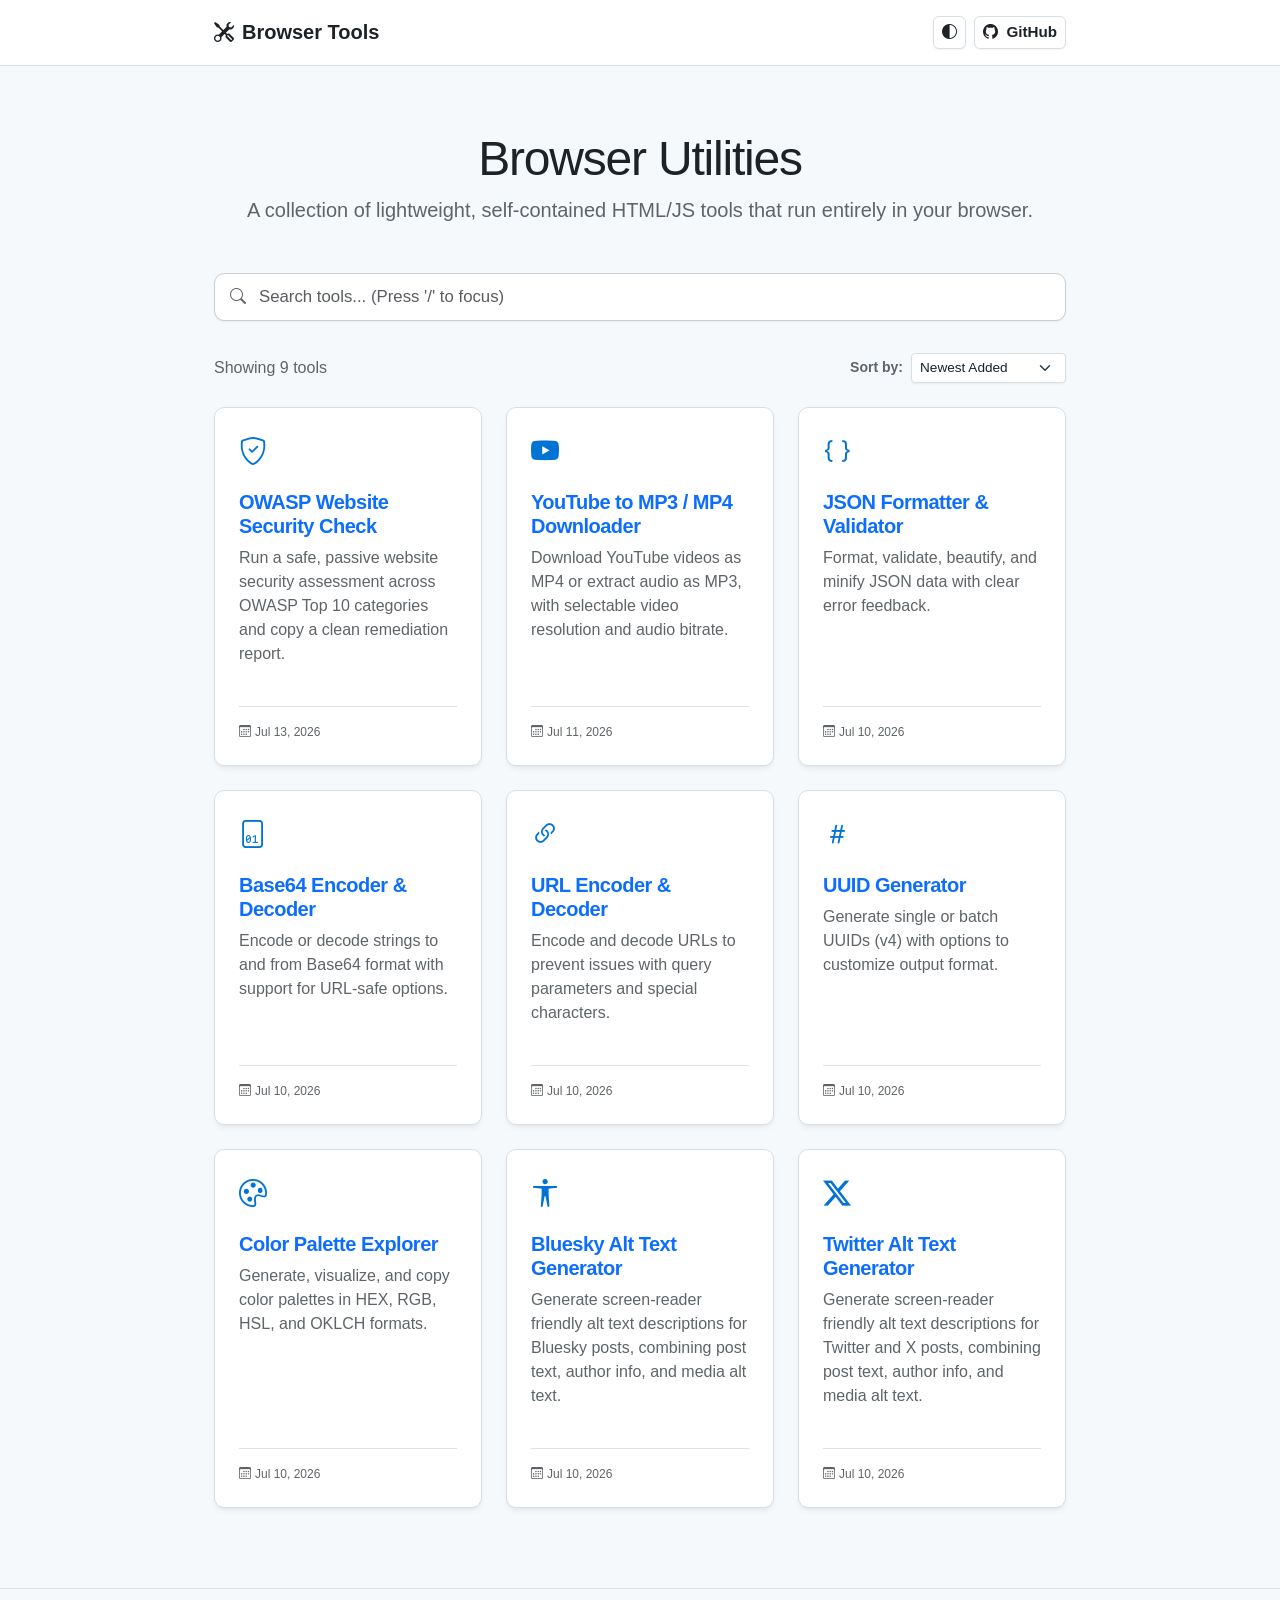
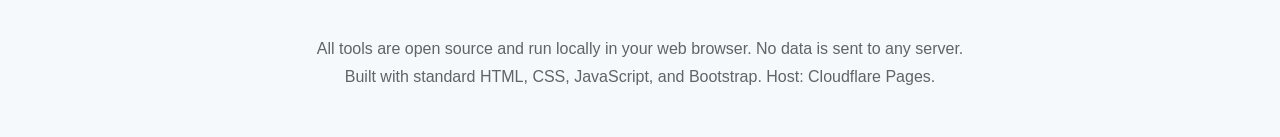
==== commit dd7d6f21: "Add OWASP website security check" ====
--- a/index.html
+++ b/index.html
@@ -147,6 +147,13 @@
   <script type="module">
   // Static list of tools in the collection
   const TOOLS = [
+    {
+      name: "OWASP Website Security Check",
+      path: "owasp-security-check.html",
+      description: "Run a safe, passive website security assessment across OWASP Top 10 categories and copy a clean remediation report.",
+      created: "2026-07-13",
+      icon: "bi-shield-check"
+    },
     {
       name: "JSON Formatter & Validator",
       path: "json-formatter.html",
